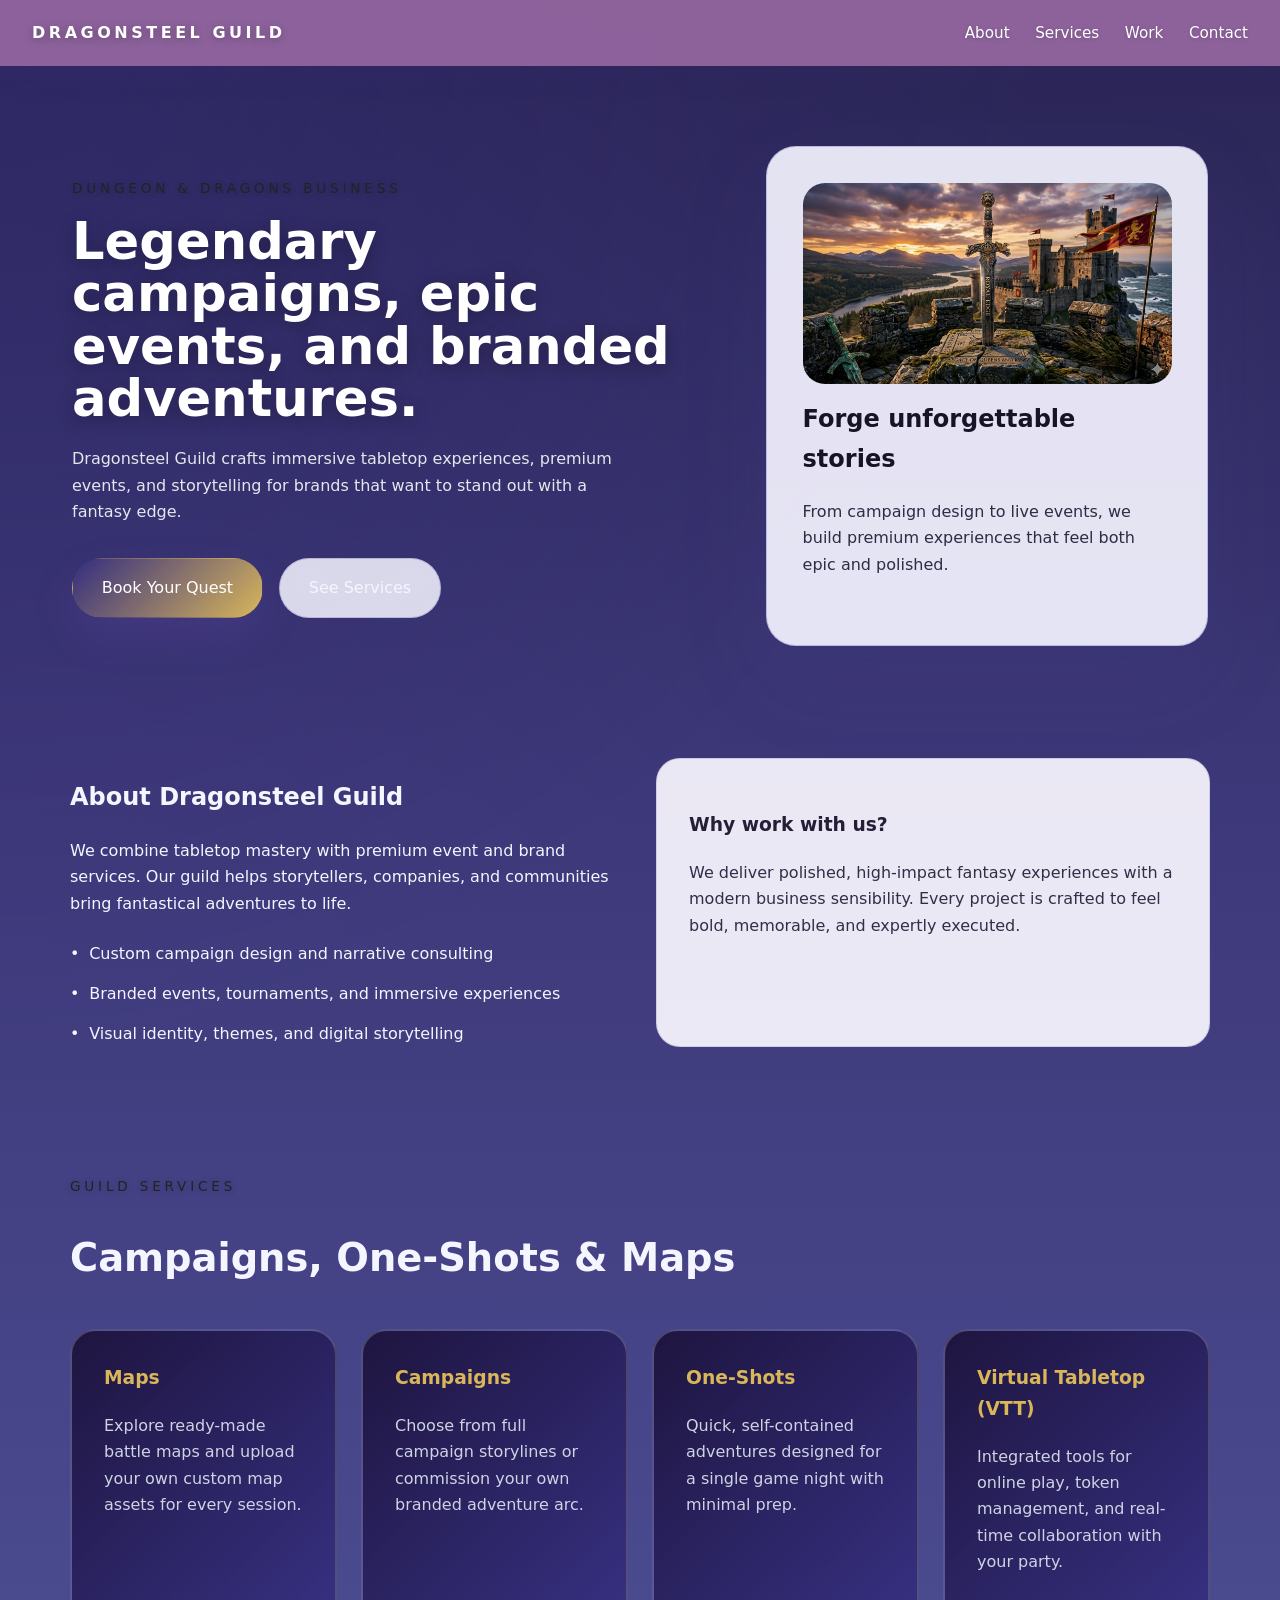
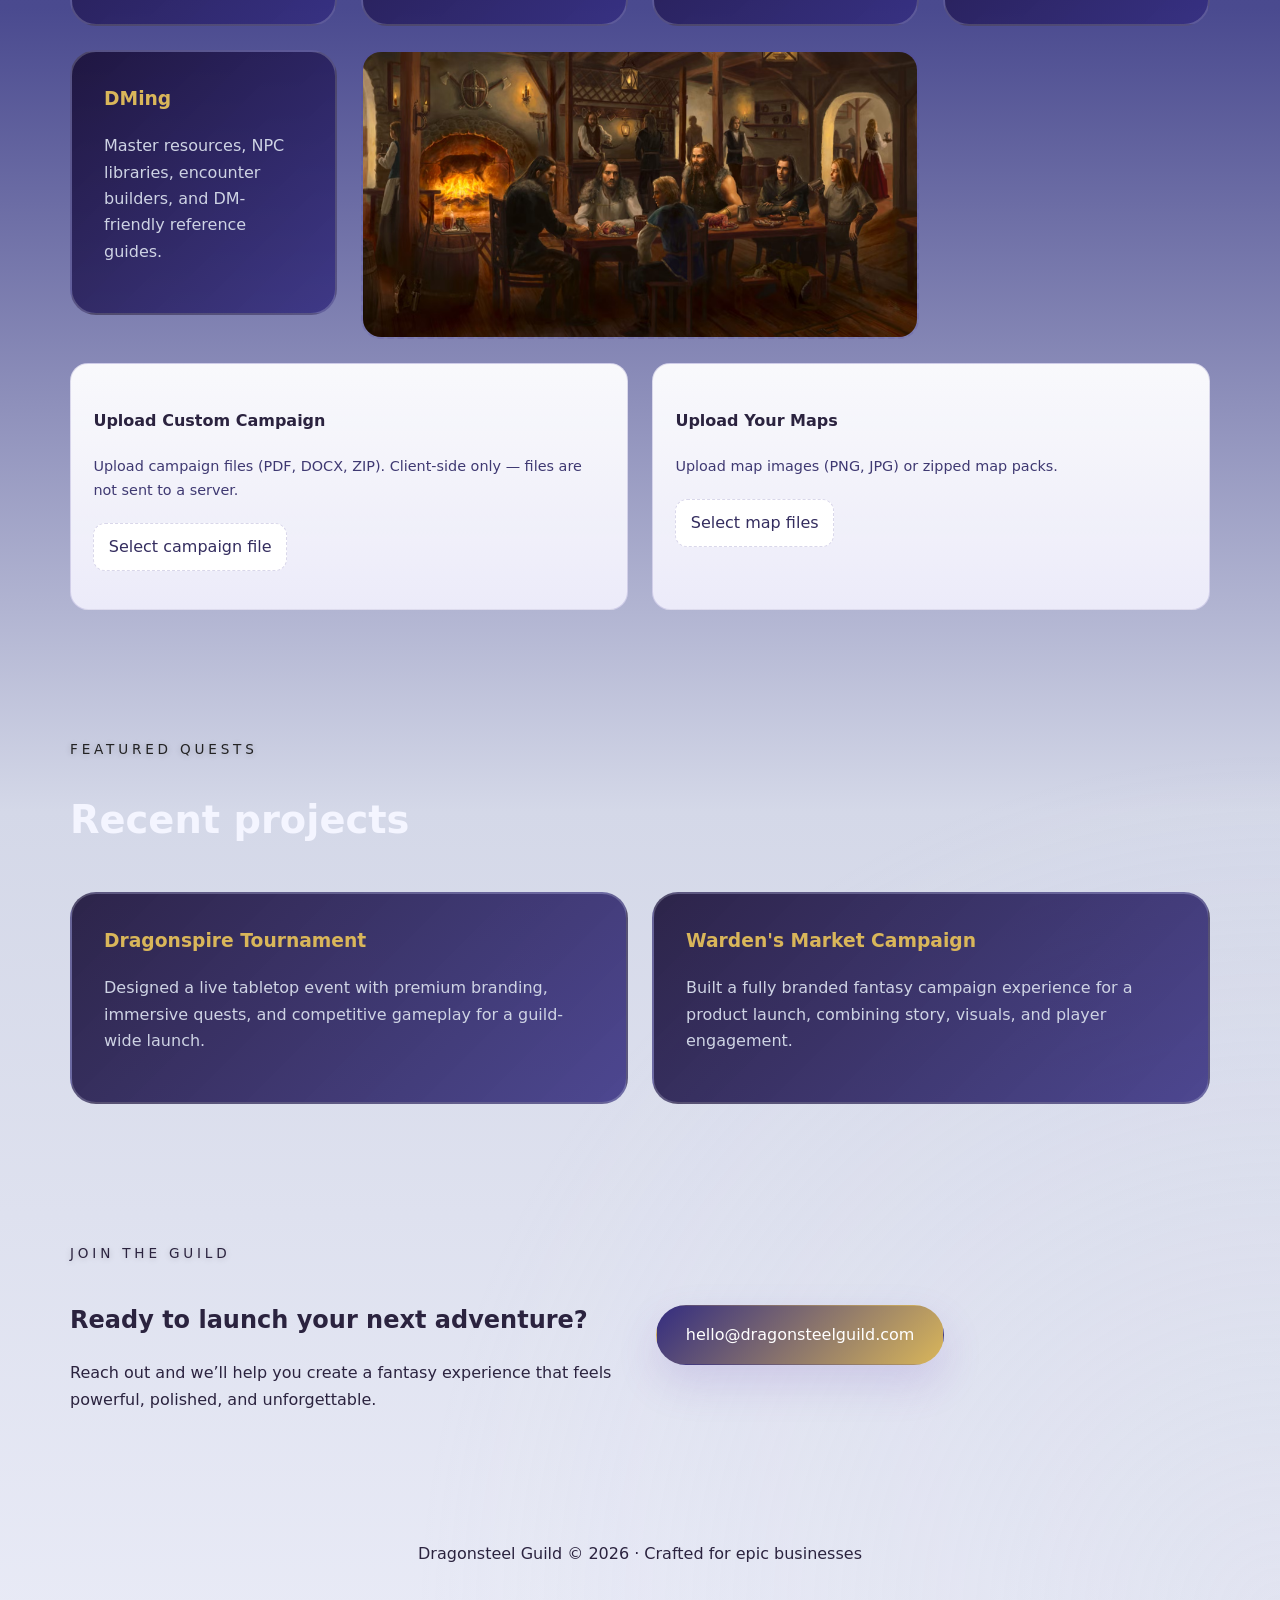
==== mywebsite/index.html @ 6a36a13d "webiste live" ====
<!DOCTYPE html>
<html lang="en">
<head>
  <meta charset="UTF-8" />
  <meta name="viewport" content="width=device-width, initial-scale=1.0" />
  <title>Dragonsteel Guild</title>
  <link rel="stylesheet" href="styles.css" />
</head>
<body>
  <header class="site-header">
    <div class="logo">Dragonsteel Guild</div>
    <nav class="nav-links">
      <a href="#about">About</a>
      <a href="#services">Services</a>
      <a href="#work">Work</a>
      <a href="#contact">Contact</a>
    </nav>
  </header>

  <main>
    <section class="hero">
      <div class="hero-copy">
        <span class="eyebrow">Dungeon & Dragons business</span>
        <h1>Legendary campaigns, epic events, and branded adventures.</h1>
        <p>Dragonsteel Guild crafts immersive tabletop experiences, premium events, and storytelling for brands that want to stand out with a fantasy edge.</p>
        <div class="hero-actions">
          <a class="btn btn-primary" href="#contact">Book Your Quest</a>
          <a class="btn btn-secondary" href="#services">See Services</a>
        </div>
      </div>
      <div class="hero-panel">
        <div class="panel-card">
          <img src="royal%20edge.jfif" alt="Dragonsteel Guild" class="panel-image" />
          <h2>Forge unforgettable stories</h2>
          <p>From campaign design to live events, we build premium experiences that feel both epic and polished.</p>
        </div>
      </div>
    </section>

    <section id="about" class="section section-dark">
      <div class="container grid-two">
        <div>
          <h2>About Dragonsteel Guild</h2>
          <p>We combine tabletop mastery with premium event and brand services. Our guild helps storytellers, companies, and communities bring fantastical adventures to life.</p>
          <ul class="feature-list">
            <li>Custom campaign design and narrative consulting</li>
            <li>Branded events, tournaments, and immersive experiences</li>
            <li>Visual identity, themes, and digital storytelling</li>
          </ul>
        </div>
        <div class="feature-box">
          <h3>Why work with us?</h3>
          <p>We deliver polished, high-impact fantasy experiences with a modern business sensibility. Every project is crafted to feel bold, memorable, and expertly executed.</p>
        </div>
      </div>
    </section>

    <section id="services" class="section section-light">
      <div class="container">
        <div class="section-header">
          <span class="eyebrow">Guild services</span>
          <h2>Campaigns, One-Shots & Maps</h2>
        </div>

        <div class="card-grid">
          <a class="service-card" href="maps.html">
            <h3>Maps</h3>
            <p>Explore ready-made battle maps and upload your own custom map assets for every session.</p>
          </a>
          <a class="service-card" href="campaigns.html">
            <h3>Campaigns</h3>
            <p>Choose from full campaign storylines or commission your own branded adventure arc.</p>
          </a>
          <a class="service-card" href="one-shots.html">
            <h3>One-Shots</h3>
            <p>Quick, self-contained adventures designed for a single game night with minimal prep.</p>
          </a>
          <a class="service-card" href="vtt.html">
            <h3>Virtual Tabletop (VTT)</h3>
            <p>Integrated tools for online play, token management, and real-time collaboration with your party.</p>
          </a>
          <a class="service-card" href="dming.html">
            <h3>DMing</h3>
            <p>Master resources, NPC libraries, encounter builders, and DM-friendly reference guides.</p>
          </a>
          <div class="service-image-space">
            <img src="Fantasy-Heartbreaker-Dungeons-Dragons-DnD-Tavern.avif" alt="Service showcase" class="service-image" />
          </div>
        </div>

        <div class="upload-row">
          <div class="upload-card">
            <h4>Upload Custom Campaign</h4>
            <p class="hint">Upload campaign files (PDF, DOCX, ZIP). Client-side only — files are not sent to a server.</p>
            <label class="file-input">
              <input id="campaignUpload" type="file" accept=".pdf,.doc,.docx,.zip" />
              <span>Select campaign file</span>
            </label>
            <ul id="campaignList" class="uploads-list"></ul>
          </div>

          <div class="upload-card">
            <h4>Upload Your Maps</h4>
            <p class="hint">Upload map images (PNG, JPG) or zipped map packs.</p>
            <label class="file-input">
              <input id="mapUpload" type="file" accept="image/*,.zip" multiple />
              <span>Select map files</span>
            </label>
            <div id="mapGallery" class="map-gallery"></div>
          </div>
        </div>
      </div>
    </section>

    <section id="work" class="section section-dark">
      <div class="container">
        <div class="section-header">
          <span class="eyebrow">Featured quests</span>
          <h2>Recent projects</h2>
        </div>
        <div class="project-grid">
          <div class="project-card">
            <h3>Dragonspire Tournament</h3>
            <p>Designed a live tabletop event with premium branding, immersive quests, and competitive gameplay for a guild-wide launch.</p>
          </div>
          <div class="project-card">
            <h3>Warden's Market Campaign</h3>
            <p>Built a fully branded fantasy campaign experience for a product launch, combining story, visuals, and player engagement.</p>
          </div>
        </div>
      </div>
    </section>

    <section id="contact" class="section section-light contact-section">
      <div class="container grid-two align-center">
        <div>
          <span class="eyebrow">Join the guild</span>
          <h2>Ready to launch your next adventure?</h2>
          <p>Reach out and we’ll help you create a fantasy experience that feels powerful, polished, and unforgettable.</p>
        </div>
        <a class="btn btn-primary contact-btn" href="mailto:hello@dragonsteelguild.com">hello@dragonsteelguild.com</a>
      </div>
    </section>
  </main>

  <footer class="site-footer">
    <p>Dragonsteel Guild © 2026 · Crafted for epic businesses</p>
  </footer>
  <script>
    // Client-side preview for uploaded campaigns and maps (no backend)
    const campaignInput = document.getElementById('campaignUpload');
    const campaignList = document.getElementById('campaignList');
    const mapInput = document.getElementById('mapUpload');
    const mapGallery = document.getElementById('mapGallery');

    if (campaignInput) campaignInput.addEventListener('change', (e) => {
      campaignList.innerHTML = '';
      Array.from(e.target.files).forEach(f => {
        const li = document.createElement('li');
        li.textContent = f.name + ' (' + Math.round(f.size/1024) + ' KB)';
        campaignList.appendChild(li);
      });
    });

    if (mapInput) mapInput.addEventListener('change', (e) => {
      mapGallery.innerHTML = '';
      Array.from(e.target.files).forEach(f => {
        const ext = f.name.split('.').pop().toLowerCase();
        if (['png','jpg','jpeg','webp','gif'].includes(ext)) {
          const img = document.createElement('img');
          img.src = URL.createObjectURL(f);
          img.alt = f.name;
          img.style.width = '100%';
          img.style.borderRadius = '8px';
          const wrap = document.createElement('div');
          wrap.className = 'map-card';
          const caption = document.createElement('div');
          caption.textContent = f.name;
          caption.style.fontSize = '0.85rem';
          caption.style.color = 'var(--muted)';
          caption.style.marginTop = '0.5rem';
          wrap.appendChild(img);
          wrap.appendChild(caption);
          mapGallery.appendChild(wrap);
        } else {
          const wrap = document.createElement('div');
          wrap.className = 'map-card';
          wrap.textContent = f.name + ' (' + Math.round(f.size/1024) + ' KB)';
          mapGallery.appendChild(wrap);
        }
      });
    });
  </script>
</body>
</html>
---- mywebsite/styles.css ----
:root {
  color-scheme: light;
  font-family: Inter, system-ui, -apple-system, BlinkMacSystemFont, "Segoe UI", sans-serif;
  font-size: 16px;
  line-height: 1.65;
  color: #1a143e;
  background: #eef0fb;
  --bg: #eef0fb;
  --surface: #f3f4fd;
  --surface-soft: #e9ebf9;
  --text: #f4f5ff;
  --muted: #d7d9ef;
  --sapphire: #342d80;
  --sapphire-soft: #7b73d2;
  --silver: #ced3e4;
  --gold: #d9b65a;
  --border: rgba(84, 72, 160, 0.18);
}

* {
  box-sizing: border-box;
}

html, body {
  margin: 0;
  min-height: 100%;
  background: radial-gradient(circle at top left, rgba(52, 45, 128, 0.35), transparent 30%),
              radial-gradient(circle at bottom right, rgba(206, 211, 228, 0.25), transparent 25%),
              linear-gradient(180deg, #2a2554 0%, #3d3879 25%, #4a4a8f 50%, #d4d8e8 75%, #e8eaf6 100%);
}

body {
  color: var(--text);
}

a {
  color: inherit;
  text-decoration: none;
}

img {
  max-width: 100%;
  display: block;
}

button, .btn {
  font: inherit;
}

.site-header {
  display: flex;
  align-items: center;
  justify-content: space-between;
  padding: 1.25rem 2rem;
  position: sticky;
  top: 0;
  z-index: 10;
  background: rgba(147, 102, 160, 0.95);
  border-bottom: none;
  backdrop-filter: blur(14px);
  box-shadow: 0 8px 30px rgba(72, 44, 129, 0.08);
}

.logo {
  font-weight: 800;
  letter-spacing: 0.22em;
  text-transform: uppercase;
  font-size: 1rem;
  color: #ffffff;
  text-shadow: 0 2px 8px rgba(0, 0, 0, 0.3);
}

.nav-links {
  display: flex;
  gap: 1.6rem;
  font-size: 0.95rem;
  color: #ffffff;
  text-shadow: 0 1px 4px rgba(0, 0, 0, 0.2);
}

.nav-links a:hover {
  color: var(--sapphire);
}

.hero {
  display: grid;
  grid-template-columns: 1.5fr 1fr;
  gap: 2rem;
  align-items: center;
  padding: 5rem 2rem 3rem;
  max-width: 1200px;
  margin: 0 auto;
}

.hero-copy {
  max-width: 620px;
}

.eyebrow {
  display: inline-flex;
  text-transform: uppercase;
  letter-spacing: 0.28em;
  color: #232324;
  font-size: 0.85rem;
  margin-bottom: 1rem;
  text-shadow: 0 1px 6px rgba(0, 0, 0, 0.2);
}

.hero h1 {
  font-size: clamp(2.8rem, 4vw, 4.4rem);
  line-height: 1.02;
  margin: 0 0 1.4rem;
  color: #ffffff;
  text-shadow: 0 4px 18px rgba(0, 0, 0, 0.3);
}

.hero p {
  max-width: 34rem;
  color: rgba(255, 255, 255, 0.88);
  margin-bottom: 2rem;
}

.hero-actions {
  display: flex;
  flex-wrap: wrap;
  gap: 1rem;
}

.btn {
  display: inline-flex;
  align-items: center;
  justify-content: center;
  padding: 1rem 1.8rem;
  border-radius: 999px;
  border: 1px solid transparent;
  transition: transform 180ms ease, background-color 180ms ease, border-color 180ms ease, box-shadow 180ms ease;
}

.btn:hover {
  transform: translateY(-1px);
}

.btn-primary {
  background: linear-gradient(135deg, var(--sapphire), var(--gold));
  color: #fff;
  box-shadow: 0 18px 40px rgba(115, 85, 190, 0.18);
}

.btn-secondary {
  border-color: rgba(84, 72, 160, 0.24);
  color: var(--text);
  background: rgba(245, 244, 255, 0.86);
}

.hero-panel {
  position: relative;
}

.panel-card {
  background: rgba(245, 244, 255, 0.92);
  border: 1px solid rgba(84, 72, 160, 0.28);
  padding: 2.2rem;
  border-radius: 30px;
  min-height: 280px;
  box-shadow: 0 32px 90px rgba(84, 72, 160, 0.12);
}

.panel-card h2 {
  margin-top: 0;
  font-size: 1.5rem;
  color: #171427;
}

.panel-card p {
  color: #2f2b45;
}

.panel-card .panel-image {
  width: 100%;
  height: auto;
  display: block;
  border-radius: 22px;
  margin-bottom: 1rem;
  object-fit: cover;
}

.section {
  padding: 4rem 2rem;
  /* Sections use the page background now to avoid horizontal banding */
  background: transparent;
}

/* Keep these classes for legacy usage, but make them subtle and not full-width */
.section-dark, 
.section-light {
  background: transparent;
}

.container {
  max-width: 1140px;
  margin: 0 auto;
}

.grid-two {
  display: grid;
  grid-template-columns: repeat(2, minmax(0, 1fr));
  gap: 2rem;
}

.align-center {
  align-items: center;
}

.feature-list {
  list-style: none;
  padding: 0;
  margin: 1.5rem 0 0;
  display: grid;
  gap: 0.85rem;
  color: var(--text);
}

.feature-list li::before {
  content: "•";
  color: var(--royal);
  display: inline-block;
  width: 1.2rem;
}

.feature-box {
  padding: 2rem;
  border-radius: 24px;
  background: rgba(250, 248, 255, 0.92);
  border: 1px solid rgba(84, 72, 160, 0.18);
  color: #241f36;
}

.feature-box p {
  color: #332d48;
}

.section-header {
  display: flex;
  flex-direction: column;
  gap: 0.75rem;
  margin-bottom: 2.5rem;
}

.section-header h2 {
  margin: 0;
  font-size: clamp(2rem, 3vw, 2.8rem);
}

.card-grid, .project-grid {
  display: grid;
  gap: 1.5rem;
}

.card-grid {
  grid-template-columns: repeat(auto-fit, minmax(240px, 1fr));
}

.service-image-space {
  grid-column: span 2;
  grid-row: span 2;
  border-radius: 20px;
  border: 2px dashed rgba(84, 72, 160, 0.18);
  background: rgba(84, 72, 160, 0.06);
  overflow: hidden;
  min-height: 250px;
}

.service-image {
  width: 100%;
  height: 100%;
  object-fit: cover;
  background: rgba(217, 182, 90, 0.08);
}

.upload-row {
  display: grid;
  grid-template-columns: 1fr 1fr;
  gap: 1.5rem;
  margin-top: 1.5rem;
}

.upload-card {
  background: linear-gradient(180deg, rgba(255,255,255,0.95), rgba(239, 238, 251, 0.95));
  border: 1px solid var(--border);
  padding: 1.4rem;
  border-radius: 18px;
  color: #2b233f;
}

.file-input {
  display: inline-flex;
  align-items: center;
  gap: 0.75rem;
  margin-top: 0.75rem;
  background: rgba(255,255,255,0.95);
  padding: 0.6rem 0.9rem;
  border-radius: 12px;
  cursor: pointer;
  color: #342d5f;
  border: 1px dashed rgba(84, 72, 160, 0.22);
}

.file-input input[type="file"] {
  display: none;
}

.uploads-list {
  margin-top: 0.75rem;
  list-style: none;
  padding: 0;
  color: #2b233f;
}

.uploads-list li {
  padding: 0.45rem 0.6rem;
  border-radius: 8px;
  background: rgba(244, 244, 255, 0.95);
  margin-bottom: 0.5rem;
  font-size: 0.95rem;
}

.map-gallery {
  margin-top: 0.75rem;
  display: grid;
  grid-template-columns: repeat(auto-fill, minmax(120px, 1fr));
  gap: 0.6rem;
}

.map-card {
  background: rgba(247, 246, 255, 0.96);
  border: 1px solid rgba(84, 72, 160, 0.18);
  padding: 1rem;
  border-radius: 12px;
  color: #2b233f;
}

.map-grid .map-card {
  padding: 1.4rem;
}

.hint {
  font-size: 0.9rem;
  color: #3f3972;
  margin-bottom: 0.5rem;
}

.service-card, .project-card {
  background: linear-gradient(135deg, rgba(26, 16, 56, 0.9), rgba(52, 45, 128, 0.85));
  border: 2px solid rgba(206, 211, 228, 0.25);
  border-radius: 26px;
  padding: 2rem;
  transition: transform 180ms ease, border-color 180ms ease, box-shadow 180ms ease;
  color: #e8eaf6;
}

.service-card:hover, .project-card:hover {
  transform: translateY(-4px);
  border-color: rgba(217, 182, 90, 0.4);
  box-shadow: 0 24px 55px rgba(217, 182, 90, 0.15), 0 0 30px rgba(217, 182, 90, 0.1);
}

.service-card h3,
.project-card h3 {
  margin-top: 0;
  color: #d9b65a;
}

.service-card p,
.project-card p {
  color: #ced3e4;
}

.project-grid {
  grid-template-columns: repeat(2, minmax(0, 1fr));
}

.contact-section {
  padding-top: 4.5rem;
  color: #2b233f;
}

.contact-section .eyebrow,
.contact-section h2,
.contact-section p {
  color: #2b233f;
}

.contact-btn {
  justify-self: start;
}

.site-footer {
  padding: 2rem;
  text-align: center;
  color: #2b233f;
  border-top: none;
  text-shadow: none;
}

@media (max-width: 900px) {
  .hero {
    grid-template-columns: 1fr;
  }

  .grid-two {
    grid-template-columns: 1fr;
  }

  .card-grid, .project-grid {
    grid-template-columns: 1fr;
  }
}

@media (max-width: 640px) {
  .site-header {
    flex-direction: column;
    gap: 1rem;
  }

  .nav-links {
    flex-wrap: wrap;
    justify-content: center;
  }

  .hero {
    padding-top: 3rem;
  }
}
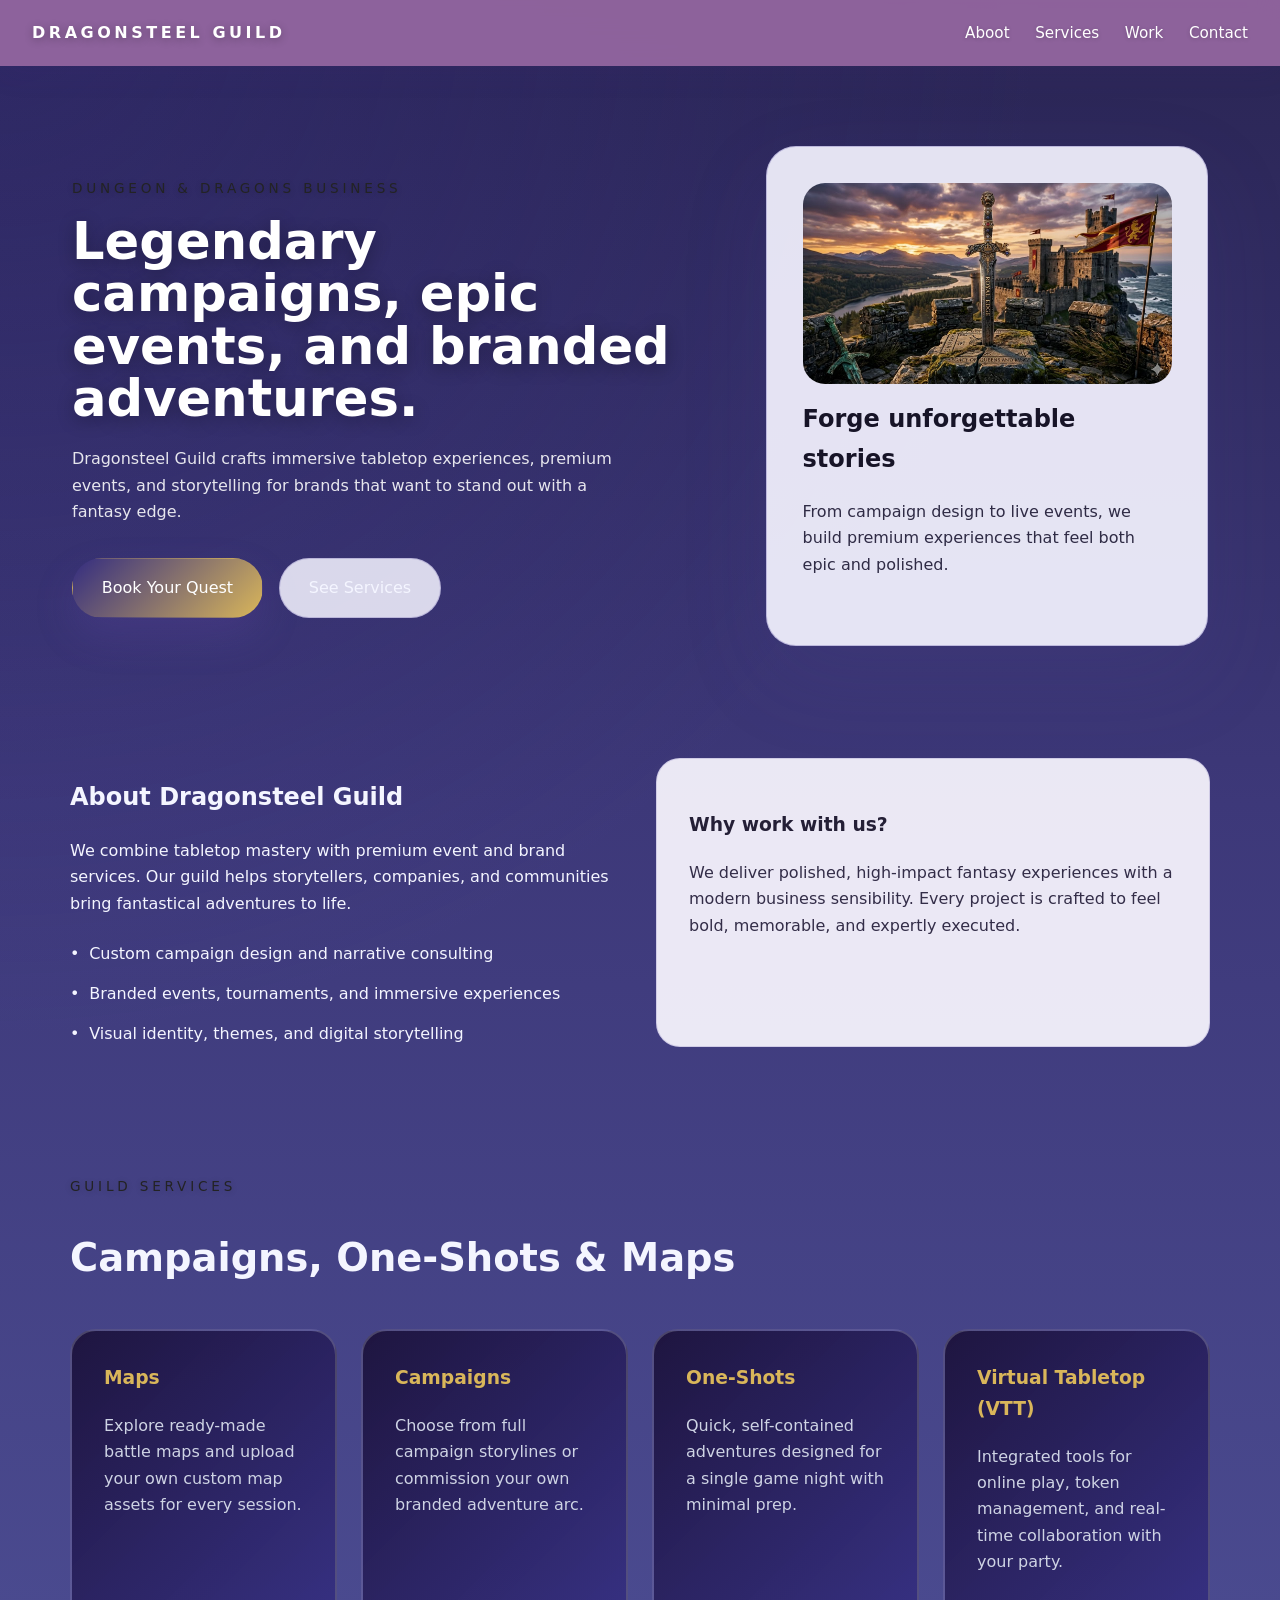
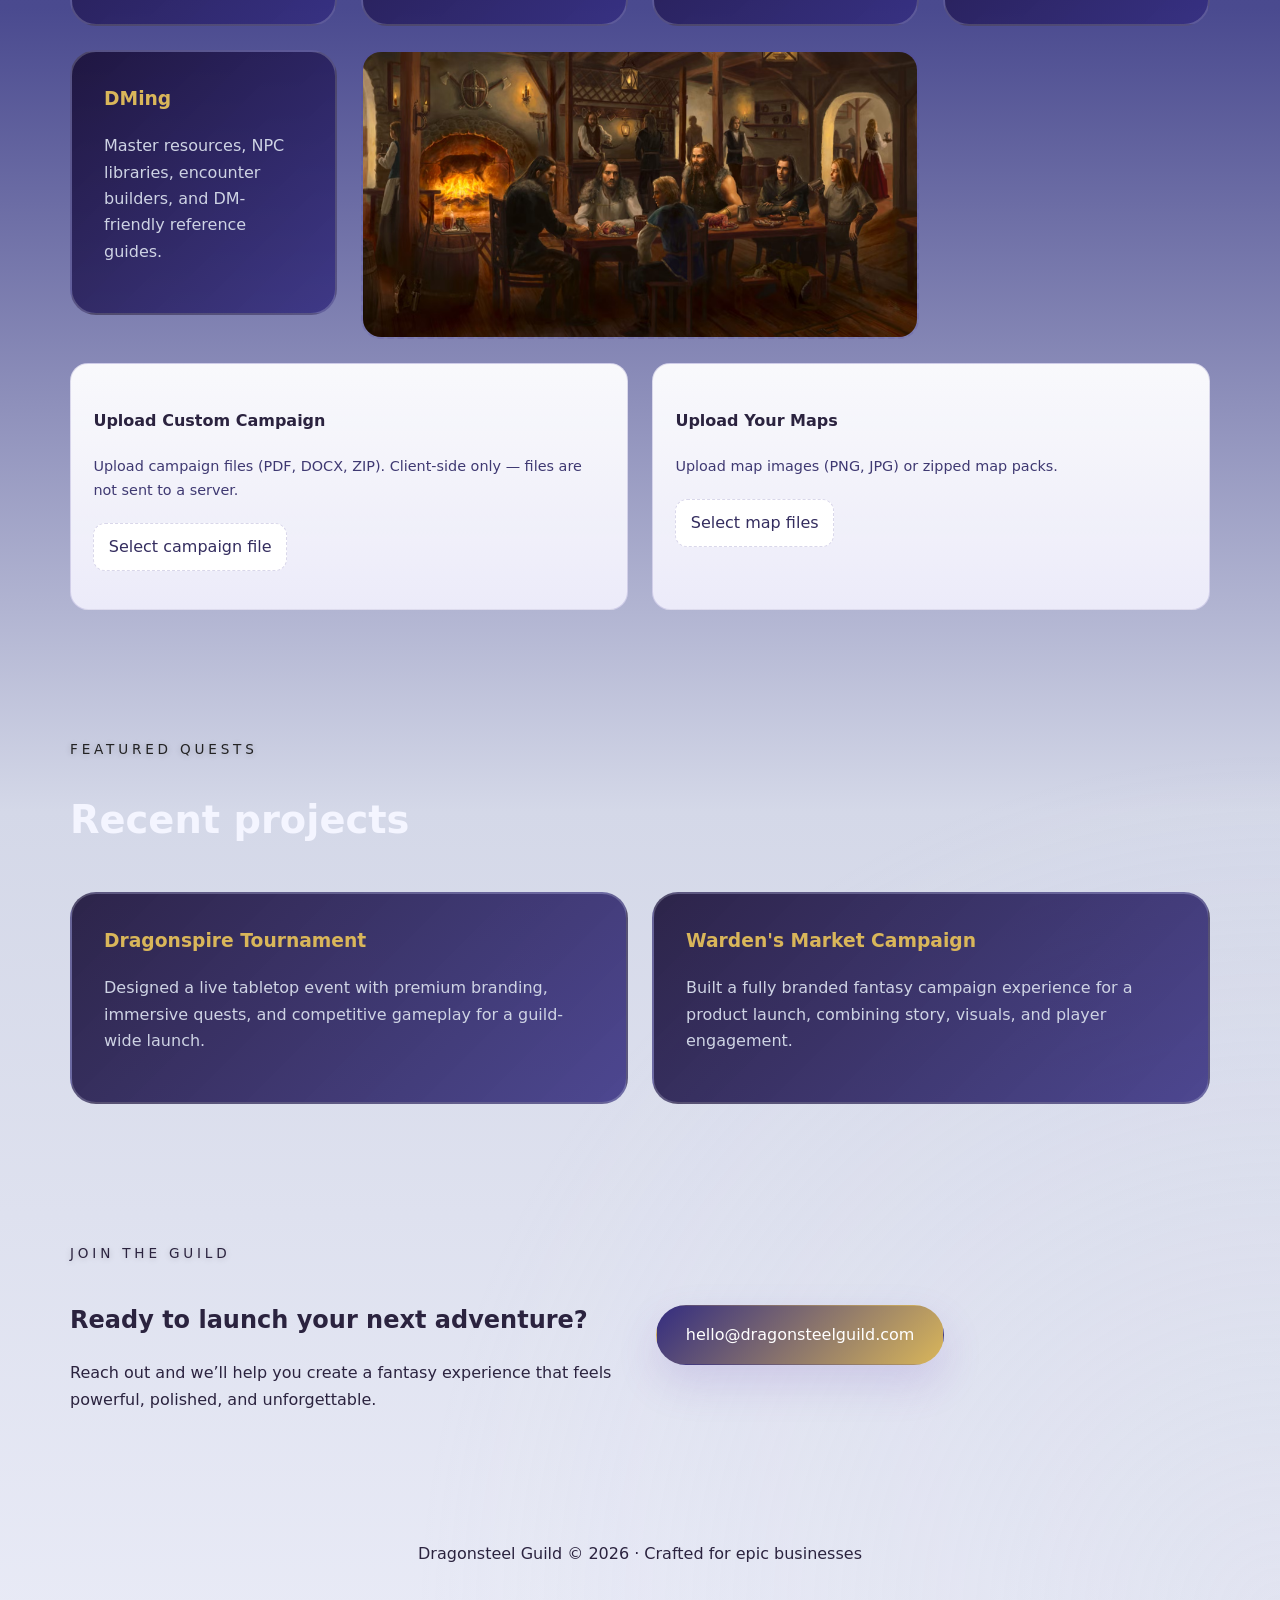
==== commit 6df86ad0: "test1" ====
--- a/mywebsite/index.html
+++ b/mywebsite/index.html
@@ -10,7 +10,7 @@
   <header class="site-header">
     <div class="logo">Dragonsteel Guild</div>
     <nav class="nav-links">
-      <a href="#about">About</a>
+      <a href="#about">Aboot</a>
       <a href="#services">Services</a>
       <a href="#work">Work</a>
       <a href="#contact">Contact</a>
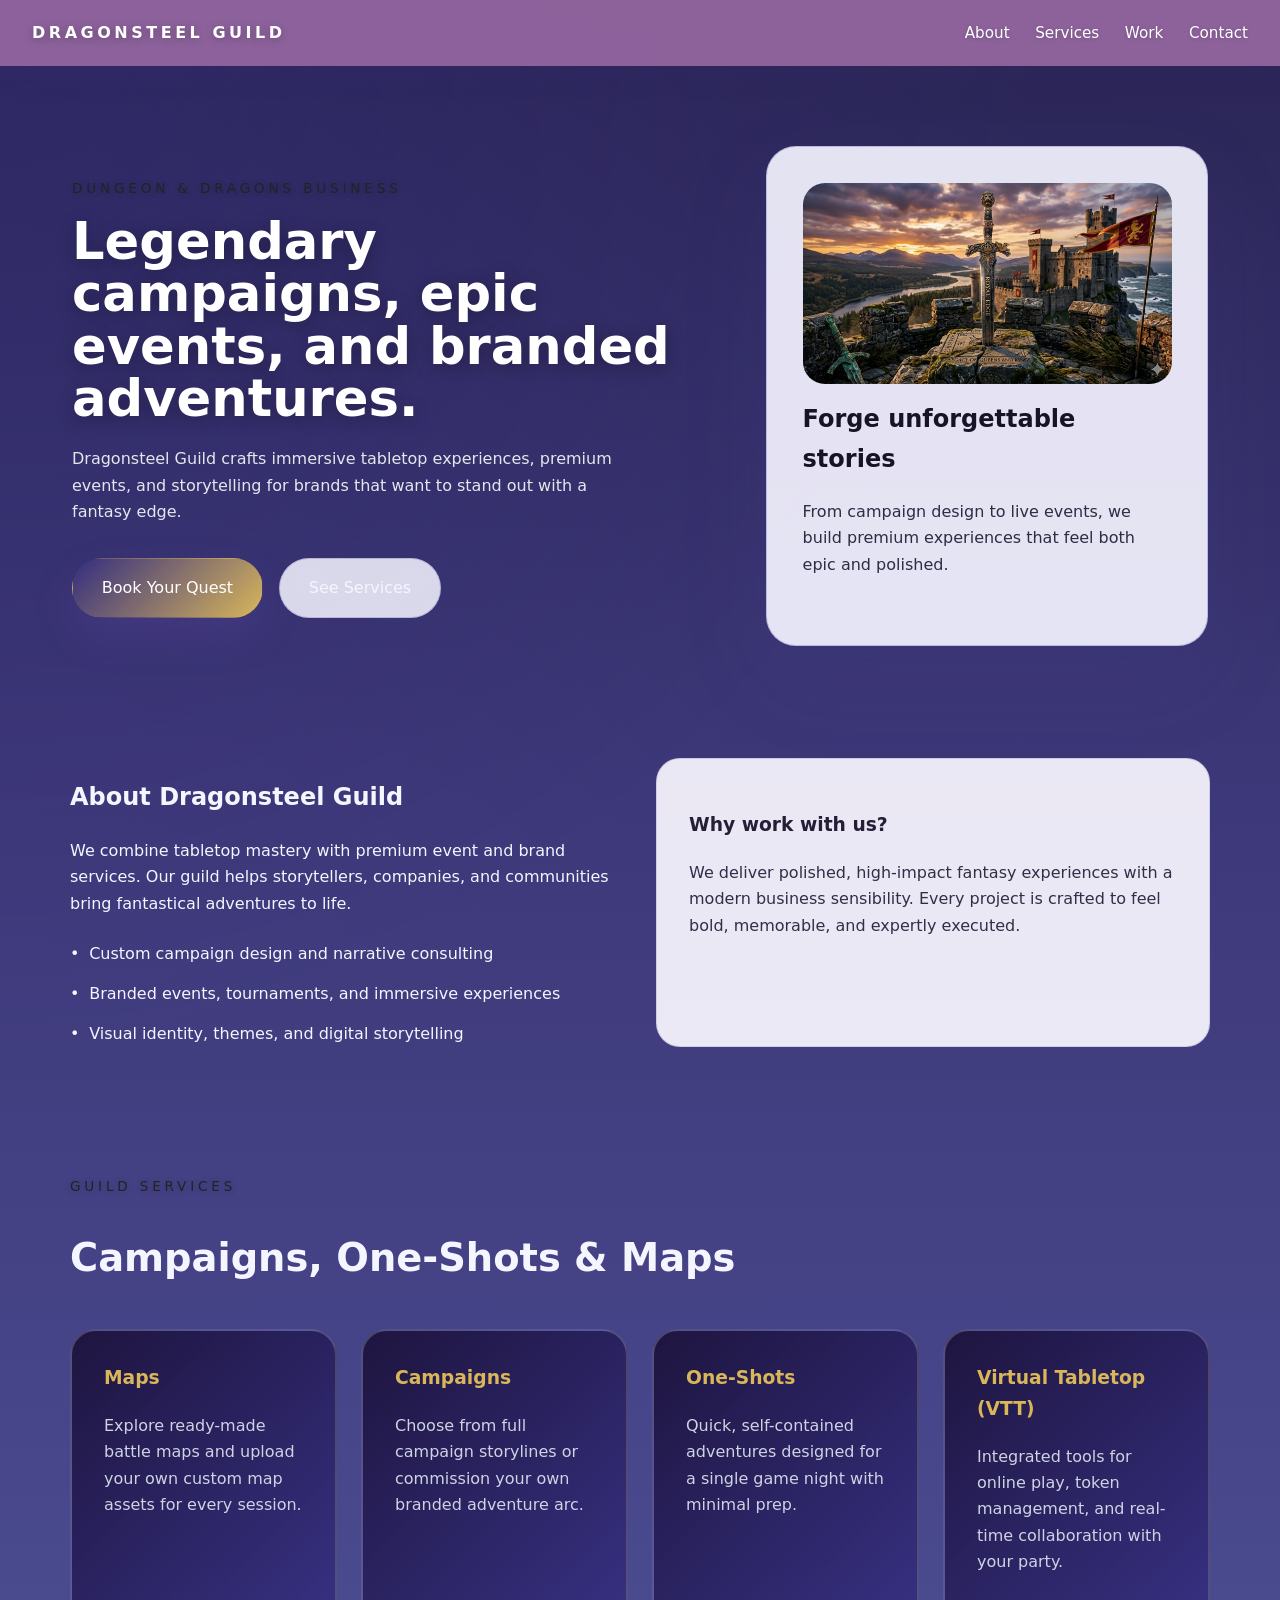
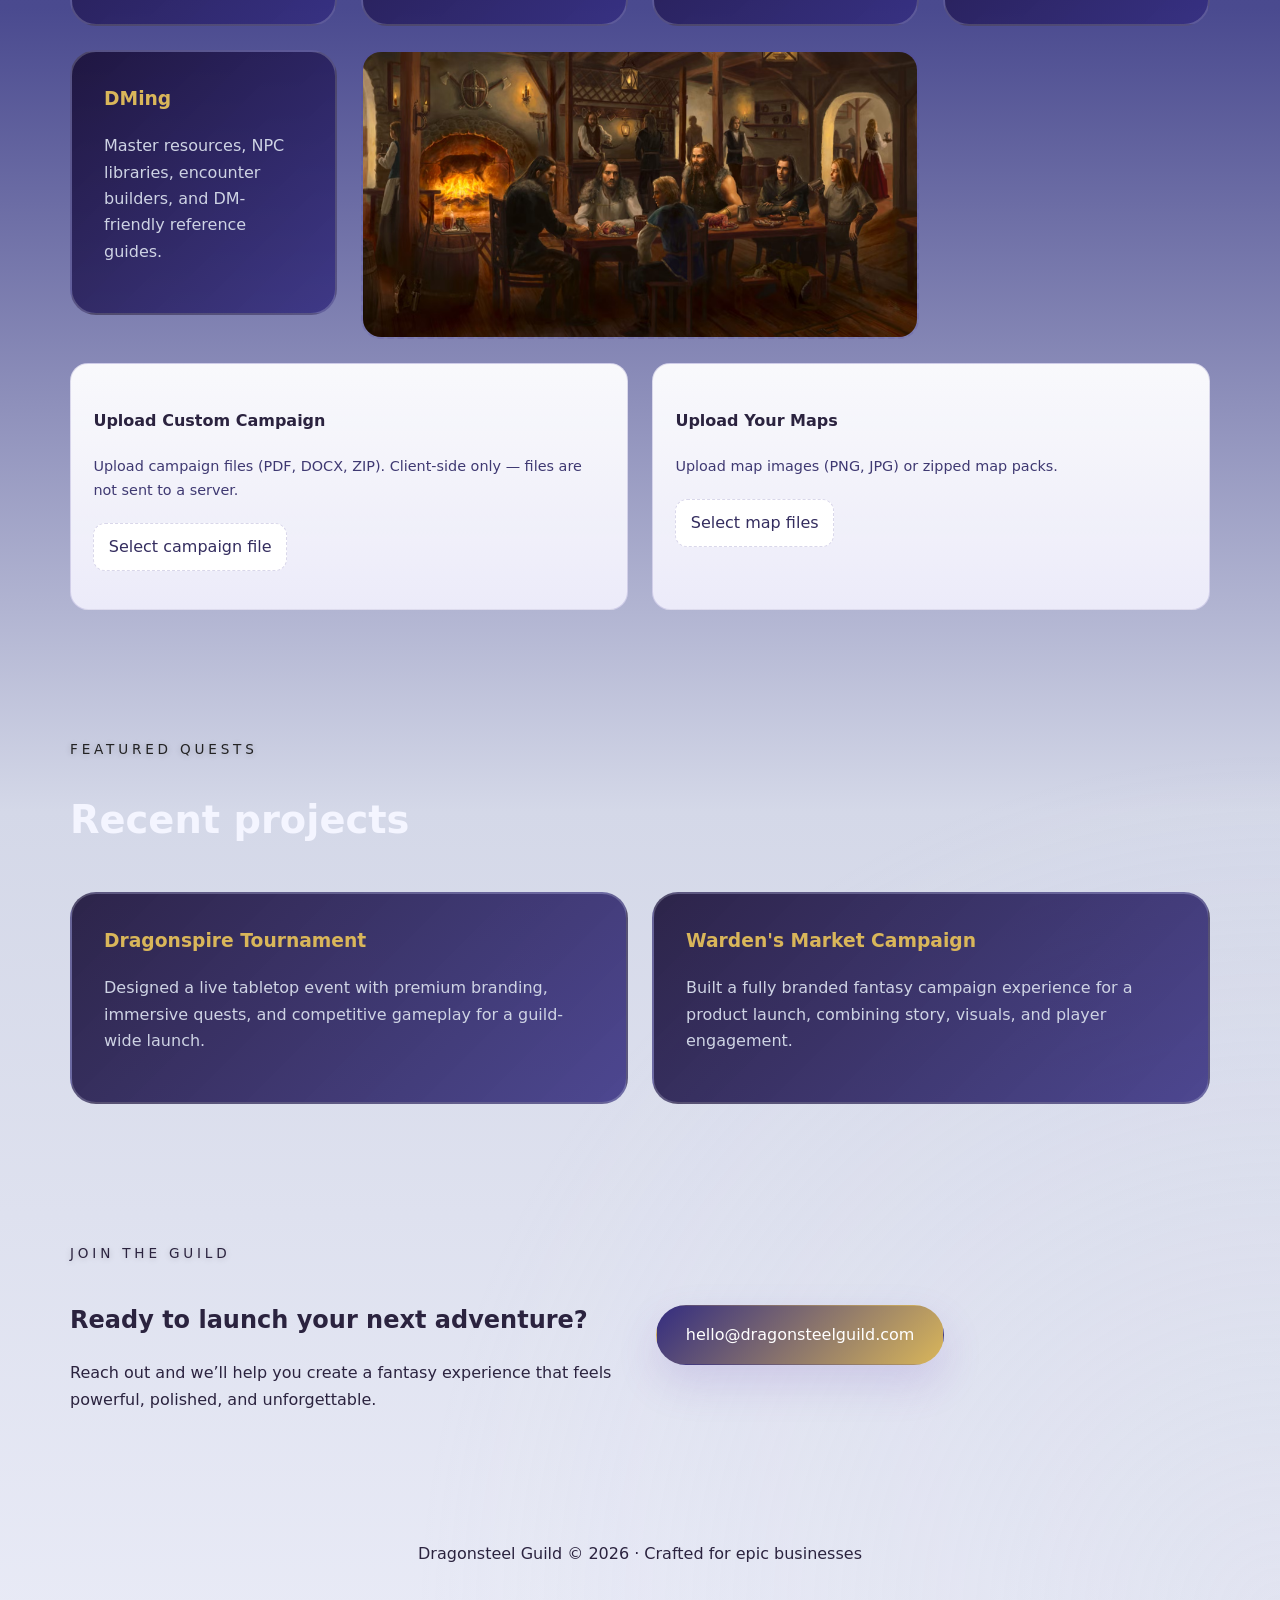
==== commit e48b5de4: "test2" ====
--- a/mywebsite/index.html
+++ b/mywebsite/index.html
@@ -10,7 +10,7 @@
   <header class="site-header">
     <div class="logo">Dragonsteel Guild</div>
     <nav class="nav-links">
-      <a href="#about">Aboot</a>
+      <a href="#about">About</a>
       <a href="#services">Services</a>
       <a href="#work">Work</a>
       <a href="#contact">Contact</a>
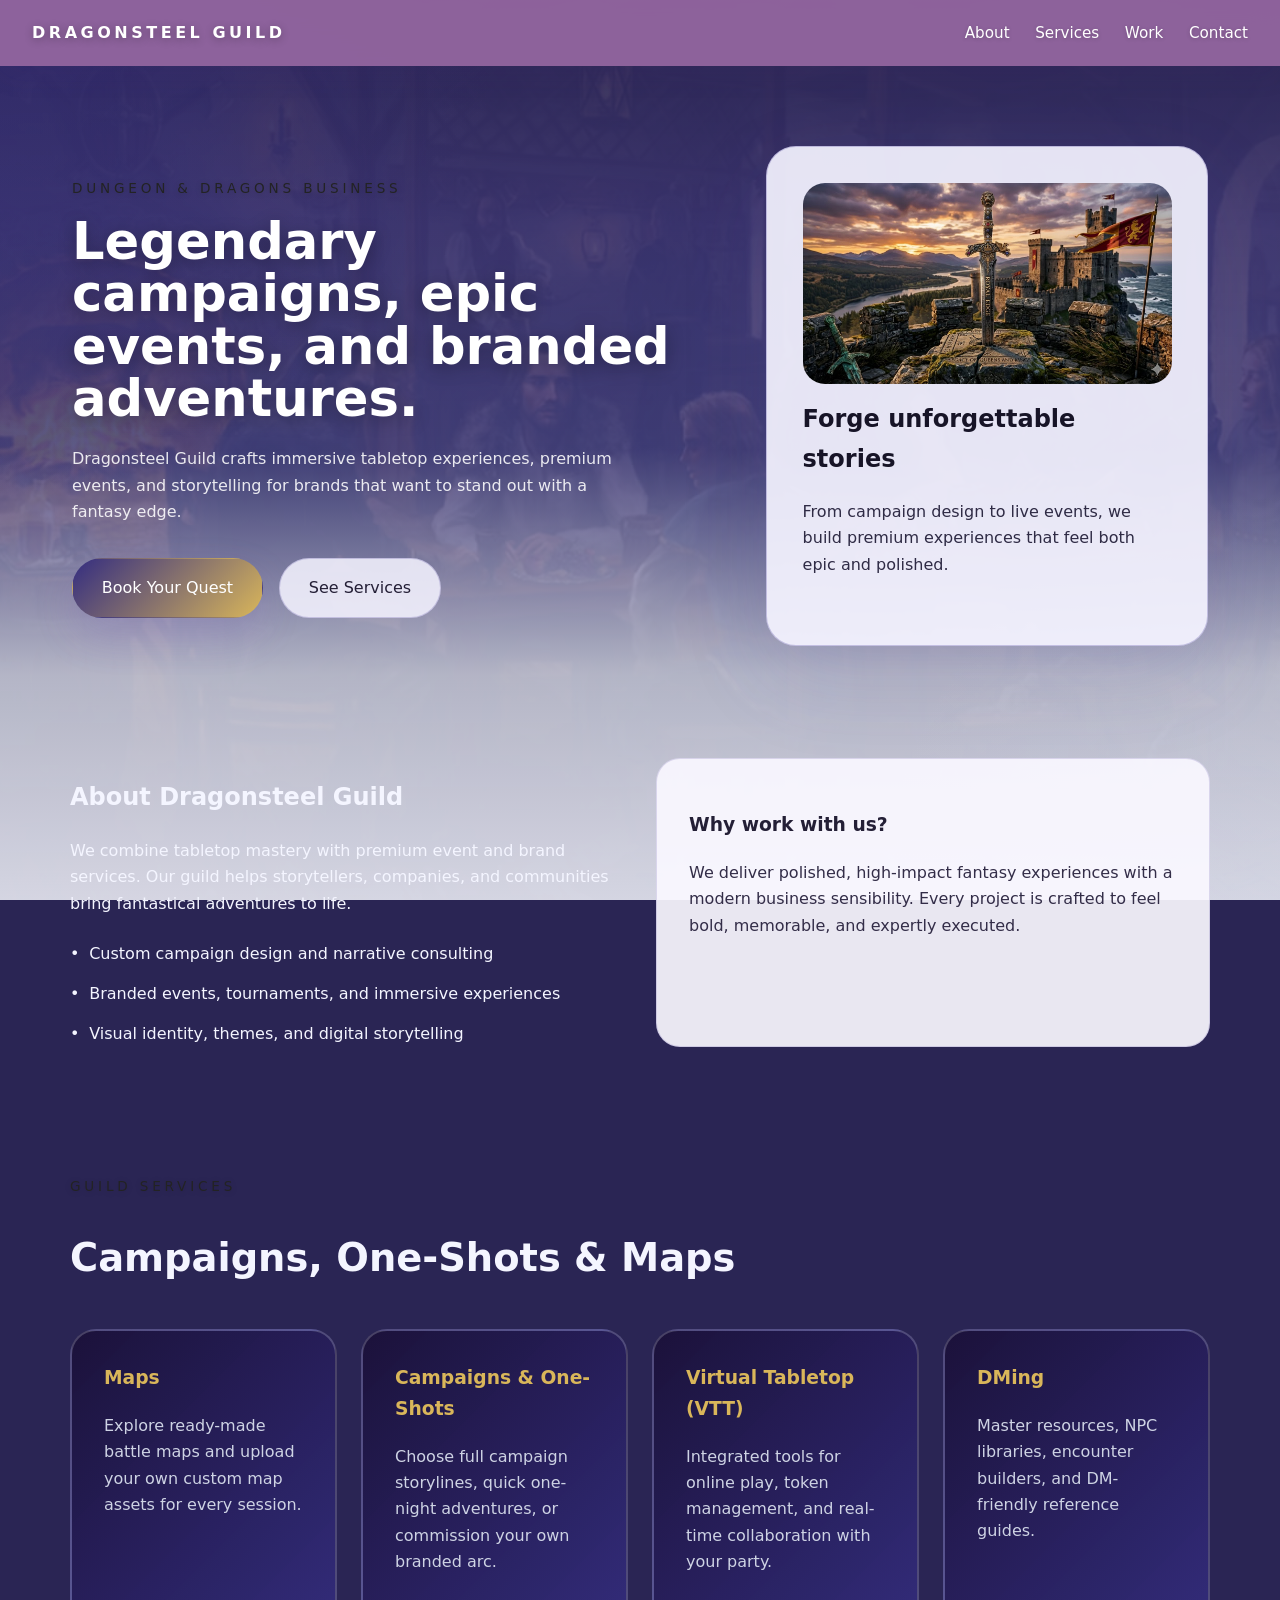
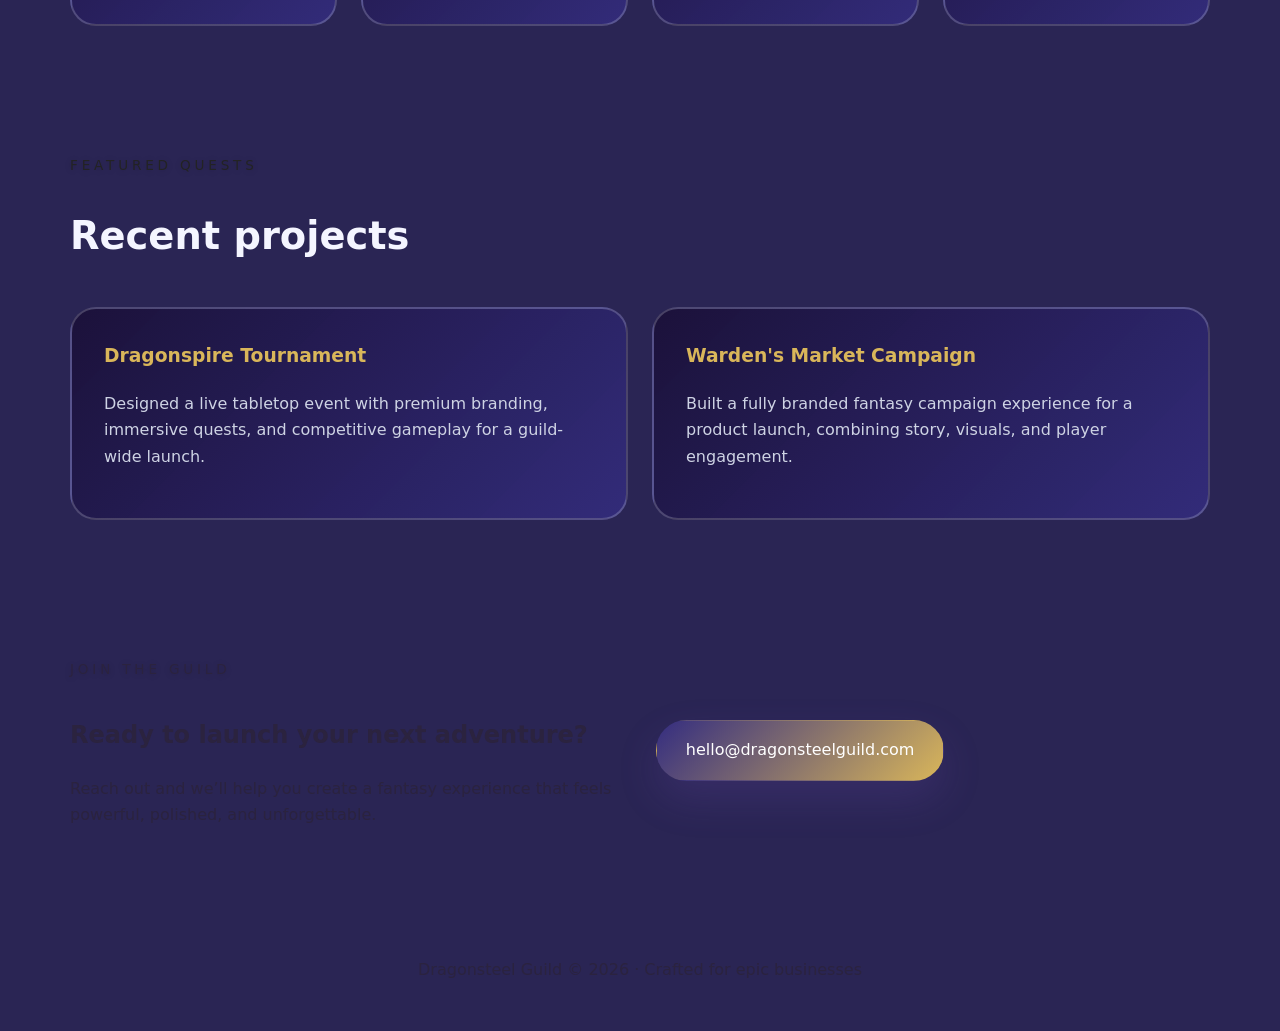
==== commit b320a7cf: "V2.2" ====
--- a/mywebsite/index.html
+++ b/mywebsite/index.html
@@ -1,11 +1,13 @@
 <!DOCTYPE html>
 <html lang="en">
+
 <head>
   <meta charset="UTF-8" />
   <meta name="viewport" content="width=device-width, initial-scale=1.0" />
   <title>Dragonsteel Guild</title>
   <link rel="stylesheet" href="styles.css" />
 </head>
+
 <body>
   <header class="site-header">
     <div class="logo">Dragonsteel Guild</div>
@@ -22,7 +24,8 @@
       <div class="hero-copy">
         <span class="eyebrow">Dungeon & Dragons business</span>
         <h1>Legendary campaigns, epic events, and branded adventures.</h1>
-        <p>Dragonsteel Guild crafts immersive tabletop experiences, premium events, and storytelling for brands that want to stand out with a fantasy edge.</p>
+        <p>Dragonsteel Guild crafts immersive tabletop experiences, premium events, and storytelling for brands that
+          want to stand out with a fantasy edge.</p>
         <div class="hero-actions">
           <a class="btn btn-primary" href="#contact">Book Your Quest</a>
           <a class="btn btn-secondary" href="#services">See Services</a>
@@ -41,7 +44,8 @@
       <div class="container grid-two">
         <div>
           <h2>About Dragonsteel Guild</h2>
-          <p>We combine tabletop mastery with premium event and brand services. Our guild helps storytellers, companies, and communities bring fantastical adventures to life.</p>
+          <p>We combine tabletop mastery with premium event and brand services. Our guild helps storytellers, companies,
+            and communities bring fantastical adventures to life.</p>
           <ul class="feature-list">
             <li>Custom campaign design and narrative consulting</li>
             <li>Branded events, tournaments, and immersive experiences</li>
@@ -50,7 +54,8 @@
         </div>
         <div class="feature-box">
           <h3>Why work with us?</h3>
-          <p>We deliver polished, high-impact fantasy experiences with a modern business sensibility. Every project is crafted to feel bold, memorable, and expertly executed.</p>
+          <p>We deliver polished, high-impact fantasy experiences with a modern business sensibility. Every project is
+            crafted to feel bold, memorable, and expertly executed.</p>
         </div>
       </div>
     </section>
@@ -68,12 +73,8 @@
             <p>Explore ready-made battle maps and upload your own custom map assets for every session.</p>
           </a>
           <a class="service-card" href="campaigns.html">
-            <h3>Campaigns</h3>
-            <p>Choose from full campaign storylines or commission your own branded adventure arc.</p>
-          </a>
-          <a class="service-card" href="one-shots.html">
-            <h3>One-Shots</h3>
-            <p>Quick, self-contained adventures designed for a single game night with minimal prep.</p>
+            <h3>Campaigns & One-Shots</h3>
+            <p>Choose full campaign storylines, quick one-night adventures, or commission your own branded arc.</p>
           </a>
           <a class="service-card" href="vtt.html">
             <h3>Virtual Tabletop (VTT)</h3>
@@ -83,32 +84,8 @@
             <h3>DMing</h3>
             <p>Master resources, NPC libraries, encounter builders, and DM-friendly reference guides.</p>
           </a>
-          <div class="service-image-space">
-            <img src="Fantasy-Heartbreaker-Dungeons-Dragons-DnD-Tavern.avif" alt="Service showcase" class="service-image" />
-          </div>
         </div>
 
-        <div class="upload-row">
-          <div class="upload-card">
-            <h4>Upload Custom Campaign</h4>
-            <p class="hint">Upload campaign files (PDF, DOCX, ZIP). Client-side only — files are not sent to a server.</p>
-            <label class="file-input">
-              <input id="campaignUpload" type="file" accept=".pdf,.doc,.docx,.zip" />
-              <span>Select campaign file</span>
-            </label>
-            <ul id="campaignList" class="uploads-list"></ul>
-          </div>
-
-          <div class="upload-card">
-            <h4>Upload Your Maps</h4>
-            <p class="hint">Upload map images (PNG, JPG) or zipped map packs.</p>
-            <label class="file-input">
-              <input id="mapUpload" type="file" accept="image/*,.zip" multiple />
-              <span>Select map files</span>
-            </label>
-            <div id="mapGallery" class="map-gallery"></div>
-          </div>
-        </div>
       </div>
     </section>
 
@@ -121,11 +98,13 @@
         <div class="project-grid">
           <div class="project-card">
             <h3>Dragonspire Tournament</h3>
-            <p>Designed a live tabletop event with premium branding, immersive quests, and competitive gameplay for a guild-wide launch.</p>
+            <p>Designed a live tabletop event with premium branding, immersive quests, and competitive gameplay for a
+              guild-wide launch.</p>
           </div>
           <div class="project-card">
             <h3>Warden's Market Campaign</h3>
-            <p>Built a fully branded fantasy campaign experience for a product launch, combining story, visuals, and player engagement.</p>
+            <p>Built a fully branded fantasy campaign experience for a product launch, combining story, visuals, and
+              player engagement.</p>
           </div>
         </div>
       </div>
@@ -136,7 +115,8 @@
         <div>
           <span class="eyebrow">Join the guild</span>
           <h2>Ready to launch your next adventure?</h2>
-          <p>Reach out and we’ll help you create a fantasy experience that feels powerful, polished, and unforgettable.</p>
+          <p>Reach out and we’ll help you create a fantasy experience that feels powerful, polished, and unforgettable.
+          </p>
         </div>
         <a class="btn btn-primary contact-btn" href="mailto:hello@dragonsteelguild.com">hello@dragonsteelguild.com</a>
       </div>
@@ -146,50 +126,6 @@
   <footer class="site-footer">
     <p>Dragonsteel Guild © 2026 · Crafted for epic businesses</p>
   </footer>
-  <script>
-    // Client-side preview for uploaded campaigns and maps (no backend)
-    const campaignInput = document.getElementById('campaignUpload');
-    const campaignList = document.getElementById('campaignList');
-    const mapInput = document.getElementById('mapUpload');
-    const mapGallery = document.getElementById('mapGallery');
+</body>
 
-    if (campaignInput) campaignInput.addEventListener('change', (e) => {
-      campaignList.innerHTML = '';
-      Array.from(e.target.files).forEach(f => {
-        const li = document.createElement('li');
-        li.textContent = f.name + ' (' + Math.round(f.size/1024) + ' KB)';
-        campaignList.appendChild(li);
-      });
-    });
-
-    if (mapInput) mapInput.addEventListener('change', (e) => {
-      mapGallery.innerHTML = '';
-      Array.from(e.target.files).forEach(f => {
-        const ext = f.name.split('.').pop().toLowerCase();
-        if (['png','jpg','jpeg','webp','gif'].includes(ext)) {
-          const img = document.createElement('img');
-          img.src = URL.createObjectURL(f);
-          img.alt = f.name;
-          img.style.width = '100%';
-          img.style.borderRadius = '8px';
-          const wrap = document.createElement('div');
-          wrap.className = 'map-card';
-          const caption = document.createElement('div');
-          caption.textContent = f.name;
-          caption.style.fontSize = '0.85rem';
-          caption.style.color = 'var(--muted)';
-          caption.style.marginTop = '0.5rem';
-          wrap.appendChild(img);
-          wrap.appendChild(caption);
-          mapGallery.appendChild(wrap);
-        } else {
-          const wrap = document.createElement('div');
-          wrap.className = 'map-card';
-          wrap.textContent = f.name + ' (' + Math.round(f.size/1024) + ' KB)';
-          mapGallery.appendChild(wrap);
-        }
-      });
-    });
-  </script>
-</body>
 </html>
--- a/mywebsite/styles.css
+++ b/mywebsite/styles.css
@@ -24,13 +24,35 @@
 html, body {
   margin: 0;
   min-height: 100%;
-  background: radial-gradient(circle at top left, rgba(52, 45, 128, 0.35), transparent 30%),
-              radial-gradient(circle at bottom right, rgba(206, 211, 228, 0.25), transparent 25%),
-              linear-gradient(180deg, #2a2554 0%, #3d3879 25%, #4a4a8f 50%, #d4d8e8 75%, #e8eaf6 100%);
+  background: #2a2554;
 }
 
 body {
   color: var(--text);
+  position: relative;
+  isolation: isolate;
+}
+
+body::before,
+body::after {
+  content: "";
+  position: fixed;
+  inset: 0;
+  pointer-events: none;
+}
+
+body::before {
+  z-index: -2;
+  background: url("Fantasy-Heartbreaker-Dungeons-Dragons-DnD-Tavern.avif") center / cover no-repeat;
+  opacity: 0.50;
+  filter: saturate(0.9) contrast(1.05);
+}
+
+body::after {
+  z-index: -1;
+  background: radial-gradient(circle at top left, rgba(52, 45, 128, 0.45), transparent 32%),
+              radial-gradient(circle at bottom right, rgba(206, 211, 228, 0.28), transparent 26%),
+              linear-gradient(180deg, rgba(42, 37, 84, 0.9) 0%, rgba(61, 56, 121, 0.82) 25%, rgba(74, 74, 143, 0.72) 50%, rgba(212, 216, 232, 0.82) 75%, rgba(232, 234, 246, 0.9) 100%);
 }
 
 a {
@@ -148,7 +170,7 @@
 
 .btn-secondary {
   border-color: rgba(84, 72, 160, 0.24);
-  color: var(--text);
+  color: #241f36;
   background: rgba(245, 244, 255, 0.86);
 }
 
@@ -282,6 +304,11 @@
   grid-template-columns: 1fr 1fr;
   gap: 1.5rem;
   margin-top: 1.5rem;
+}
+
+.single-upload {
+  grid-template-columns: minmax(0, 1fr);
+  max-width: 620px;
 }
 
 .upload-card {
@@ -339,6 +366,172 @@
   color: #2b233f;
 }
 
+.custom-map-grid {
+  display: grid;
+  grid-template-columns: repeat(auto-fit, minmax(220px, 1fr));
+  gap: 1.2rem;
+  margin-top: 2rem;
+}
+
+.custom-map-card {
+  appearance: none;
+  display: block;
+  width: 100%;
+  border: 1px solid var(--border);
+  background: linear-gradient(180deg, rgba(255,255,255,0.95), rgba(239, 238, 251, 0.95));
+  border-radius: 18px;
+  color: #2b233f;
+  cursor: pointer;
+  font: inherit;
+  overflow: hidden;
+  padding: 0;
+  text-align: left;
+  box-shadow: 0 18px 45px rgba(36, 31, 54, 0.12);
+  transition: transform 180ms ease, box-shadow 180ms ease, border-color 180ms ease;
+}
+
+.custom-map-card:hover,
+.custom-map-card:focus-visible {
+  border-color: rgba(217, 182, 90, 0.55);
+  box-shadow: 0 24px 55px rgba(36, 31, 54, 0.18);
+  transform: translateY(-3px);
+}
+
+.custom-map-card:focus-visible {
+  outline: 3px solid rgba(217, 182, 90, 0.55);
+  outline-offset: 4px;
+}
+
+.custom-map-card h3,
+.custom-map-card p {
+  margin-left: 1rem;
+  margin-right: 1rem;
+}
+
+.custom-map-card h3 {
+  margin-top: 1rem;
+  margin-bottom: 0.45rem;
+  color: #241f36;
+}
+
+.custom-map-card p {
+  margin-top: 0;
+  margin-bottom: 1.2rem;
+  color: #3f3972;
+}
+
+.map-preview {
+  display: block;
+  height: 170px;
+  min-height: 150px;
+  object-fit: cover;
+  width: 100%;
+  border-bottom: 1px solid rgba(84, 72, 160, 0.18);
+}
+
+.forest-map {
+  background-image:
+    linear-gradient(rgba(255,255,255,0.12) 1px, transparent 1px),
+    linear-gradient(90deg, rgba(255,255,255,0.12) 1px, transparent 1px),
+    radial-gradient(circle at 24% 28%, rgba(194, 221, 132, 0.8), transparent 13%),
+    radial-gradient(circle at 72% 62%, rgba(72, 116, 67, 0.85), transparent 19%),
+    linear-gradient(135deg, #27472f, #6f8f4b);
+}
+
+.crypt-map {
+  background-image:
+    linear-gradient(rgba(255,255,255,0.1) 1px, transparent 1px),
+    linear-gradient(90deg, rgba(255,255,255,0.1) 1px, transparent 1px),
+    linear-gradient(90deg, transparent 34%, rgba(31, 29, 45, 0.65) 34% 45%, transparent 45%),
+    radial-gradient(circle at 65% 42%, rgba(217, 182, 90, 0.75), transparent 9%),
+    linear-gradient(135deg, #2a2738, #747080);
+}
+
+.harbor-map {
+  background-image:
+    linear-gradient(rgba(255,255,255,0.14) 1px, transparent 1px),
+    linear-gradient(90deg, rgba(255,255,255,0.14) 1px, transparent 1px),
+    linear-gradient(0deg, rgba(102, 74, 45, 0.95) 24%, transparent 24% 38%, rgba(102, 74, 45, 0.9) 38% 50%, transparent 50%),
+    linear-gradient(135deg, #1d5669, #7aa0a9);
+}
+
+.lava-map {
+  background-image:
+    linear-gradient(rgba(255,255,255,0.12) 1px, transparent 1px),
+    linear-gradient(90deg, rgba(255,255,255,0.12) 1px, transparent 1px),
+    linear-gradient(120deg, transparent 42%, rgba(246, 95, 42, 0.85) 42% 53%, transparent 53%),
+    radial-gradient(circle at 30% 68%, rgba(217, 182, 90, 0.8), transparent 12%),
+    linear-gradient(135deg, #2d2730, #8a342d);
+}
+
+.map-modal {
+  align-items: center;
+  background: rgba(18, 14, 35, 0.72);
+  display: none;
+  inset: 0;
+  justify-content: center;
+  padding: 1.5rem;
+  position: fixed;
+  z-index: 40;
+}
+
+.map-modal.is-open {
+  display: flex;
+}
+
+.map-modal-panel {
+  background: rgba(245, 244, 255, 0.98);
+  border: 1px solid rgba(217, 182, 90, 0.35);
+  border-radius: 18px;
+  box-shadow: 0 32px 90px rgba(18, 14, 35, 0.35);
+  color: #241f36;
+  max-width: 920px;
+  overflow: hidden;
+  position: relative;
+  width: min(100%, 920px);
+}
+
+.map-modal-close {
+  align-items: center;
+  background: rgba(18, 14, 35, 0.78);
+  border: 1px solid rgba(255, 255, 255, 0.35);
+  border-radius: 999px;
+  color: #fff;
+  cursor: pointer;
+  display: inline-flex;
+  font-size: 1.4rem;
+  height: 2.5rem;
+  justify-content: center;
+  position: absolute;
+  right: 1rem;
+  top: 1rem;
+  width: 2.5rem;
+  z-index: 1;
+}
+
+.map-modal-preview {
+  aspect-ratio: 16 / 10;
+  display: block;
+  max-height: 70vh;
+  min-height: 320px;
+  object-fit: contain;
+  width: 100%;
+  background: #17151a;
+}
+
+.map-modal-copy {
+  padding: 1.4rem;
+}
+
+.map-modal-copy h2 {
+  margin: 0 0 0.45rem;
+}
+
+.map-modal-copy p {
+  color: #3f3972;
+  margin: 0;
+}
+
 .map-grid .map-card {
   padding: 1.4rem;
 }
